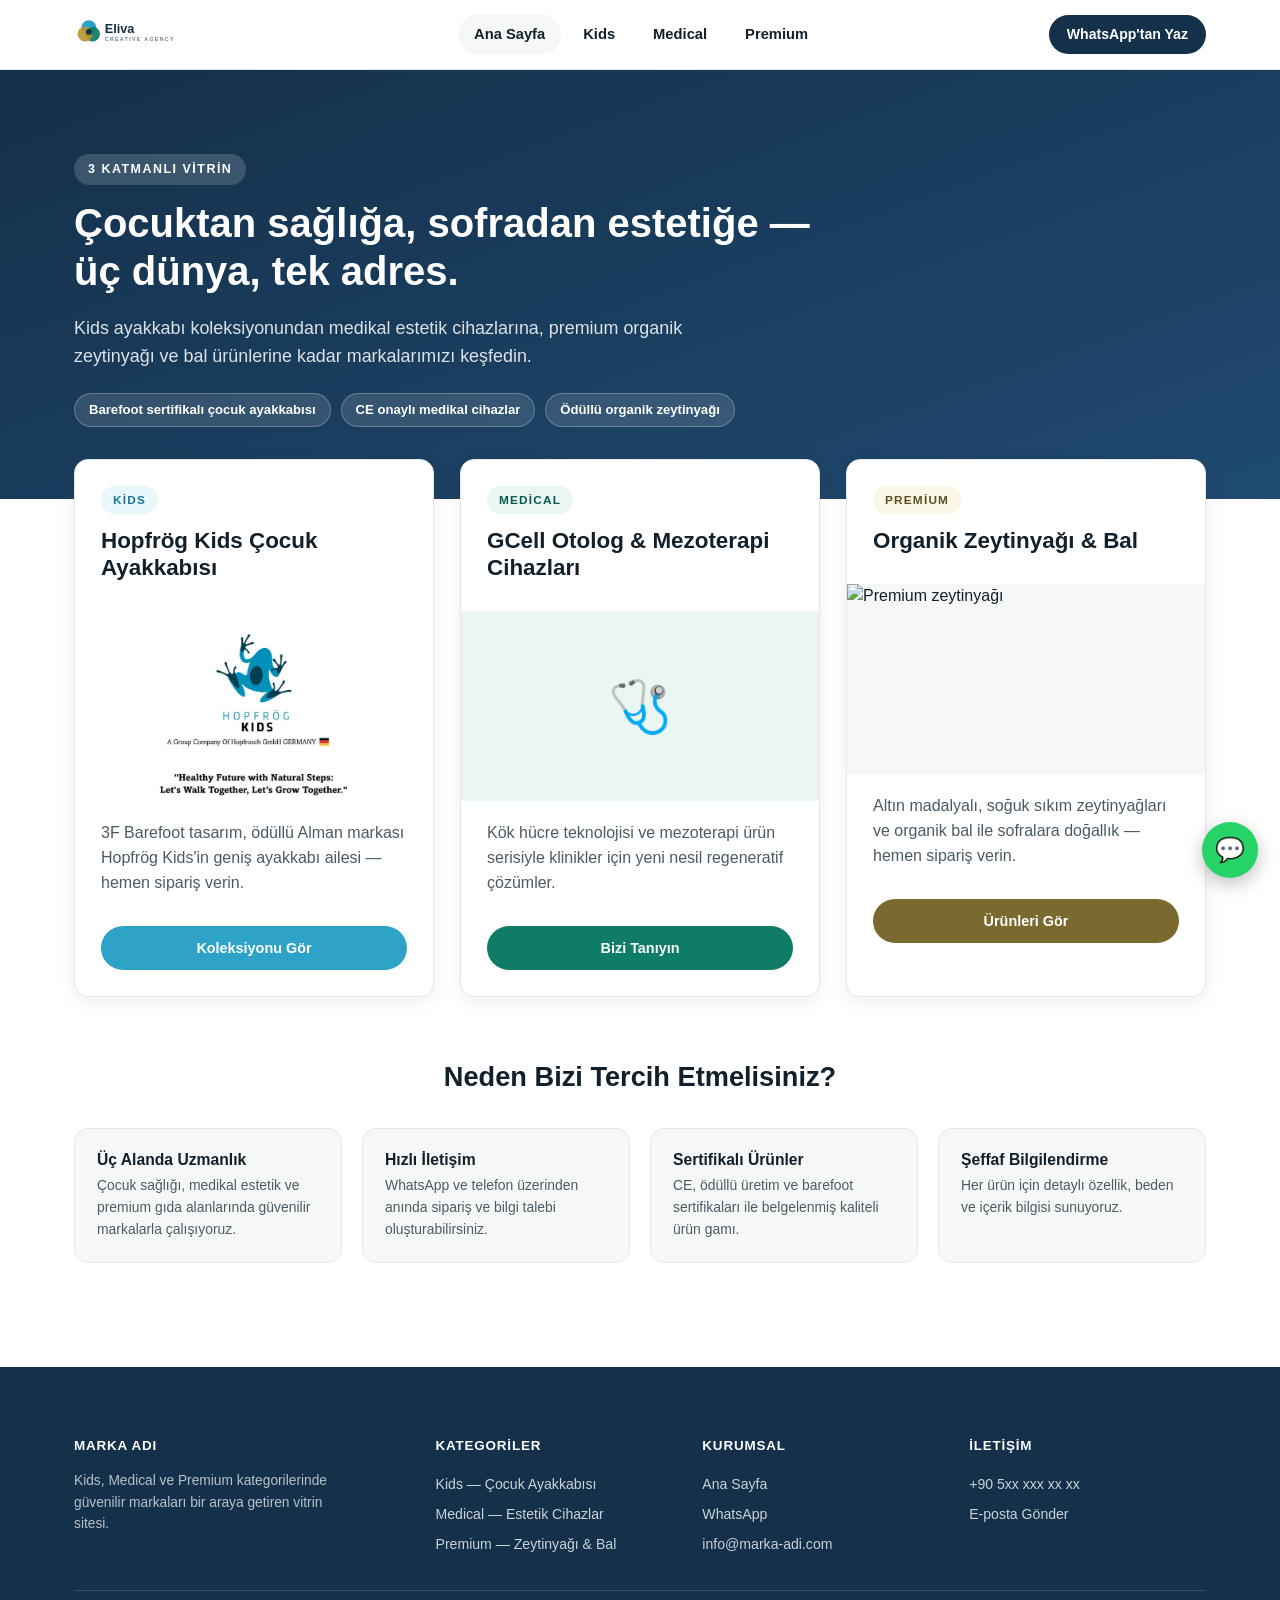
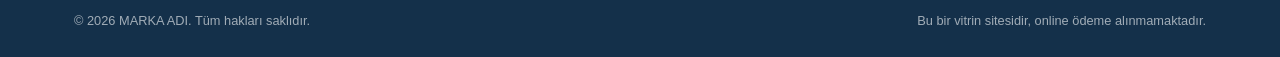
==== index.html @ 57de30bd "Eliva Creative Agency - vitrin sitesi" ====
<!DOCTYPE html>
<html lang="tr">
<head>
<meta charset="UTF-8">
<meta name="viewport" content="width=device-width, initial-scale=1.0">
<title>Eliva Creative Agency | Ana Sayfa</title>
<meta name="description" content="Çocuk ayakkabısı, medikal estetik cihazları ve premium organik gıda ürünlerini bir arada sunan vitrin sitesi.">
<link rel="icon" href="assets/img/mark.svg" type="image/svg+xml">
<link rel="stylesheet" href="assets/style.css">
</head>
<body>

<header class="site-header">
  <div class="nav-wrap">
    <a href="index.html" class="logo"><img src="assets/img/logo.svg" alt="Eliva Creative Agency" height="34"></a>
    <nav class="main-nav">
      <a href="index.html" class="active">Ana Sayfa</a>
      <a href="kids.html">Kids</a>
      <a href="medical.html">Medical</a>
      <a href="premium.html">Premium</a>
    </nav>
    <a class="nav-cta" href="#" data-wa-generic target="_blank" rel="noopener">WhatsApp'tan Yaz</a>
  </div>
</header>

<section class="hero">
  <div class="container">
    <span class="eyebrow" style="background:rgba(255,255,255,.16); color:#fff;">3 KATMANLI VİTRİN</span>
    <h1>Çocuktan sağlığa, sofradan estetiğe — üç dünya, tek adres.</h1>
    <p class="lead">Kids ayakkabı koleksiyonundan medikal estetik cihazlarına, premium organik zeytinyağı ve bal ürünlerine kadar markalarımızı keşfedin.</p>
    <div class="hero-badges">
      <span>Barefoot sertifikalı çocuk ayakkabısı</span>
      <span>CE onaylı medikal cihazlar</span>
      <span>Ödüllü organik zeytinyağı</span>
    </div>
  </div>
</section>

<div class="container">
  <div class="cat-grid">

    <div class="cat-card kids">
      <div class="cat-top">
        <span class="cat-tag">Kids</span>
        <h3>Hopfrög Kids Çocuk Ayakkabısı</h3>
      </div>
      <div class="cat-img"><img src="assets/img/kids/hero.jpg" alt="Hopfrög Kids"></div>
      <div class="cat-body">
        <p>3F Barefoot tasarım, ödüllü Alman markası Hopfrög Kids'in geniş ayakkabı ailesi — hemen sipariş verin.</p>
        <a href="kids.html" class="btn btn-kids btn-block">Koleksiyonu Gör</a>
      </div>
    </div>

    <div class="cat-card medical">
      <div class="cat-top">
        <span class="cat-tag">Medical</span>
        <h3>GCell Otolog &amp; Mezoterapi Cihazları</h3>
      </div>
      <div class="cat-img" style="display:flex;align-items:center;justify-content:center;background:var(--medical-bg);">
        <div style="font-size:3.2rem;">🩺</div>
      </div>
      <div class="cat-body">
        <p>Kök hücre teknolojisi ve mezoterapi ürün serisiyle klinikler için yeni nesil regeneratif çözümler.</p>
        <a href="medical.html" class="btn btn-medical btn-block">Bizi Tanıyın</a>
      </div>
    </div>

    <div class="cat-card premium">
      <div class="cat-top">
        <span class="cat-tag">Premium</span>
        <h3>Organik Zeytinyağı &amp; Bal</h3>
      </div>
      <div class="cat-img"><img src="https://cdn.myikas.com/images/28c12ba3-0b3b-4a65-8228-3e71a5c505d3/14315cb7-5671-4631-871c-8c8dbeeda263/3840/edremit.webp" alt="Premium zeytinyağı" style="object-fit:cover;width:100%;height:100%;"></div>
      <div class="cat-body">
        <p>Altın madalyalı, soğuk sıkım zeytinyağları ve organik bal ile sofralara doğallık — hemen sipariş verin.</p>
        <a href="premium.html" class="btn btn-premium btn-block">Ürünleri Gör</a>
      </div>
    </div>

  </div>
</div>

<section class="section">
  <div class="container">
    <div class="section-head center" style="margin:0 auto 34px;">
      <h2>Neden Bizi Tercih Etmelisiniz?</h2>
    </div>
    <div class="feature-strip">
      <div class="f">
        <h4>Üç Alanda Uzmanlık</h4>
        <p>Çocuk sağlığı, medikal estetik ve premium gıda alanlarında güvenilir markalarla çalışıyoruz.</p>
      </div>
      <div class="f">
        <h4>Hızlı İletişim</h4>
        <p>WhatsApp ve telefon üzerinden anında sipariş ve bilgi talebi oluşturabilirsiniz.</p>
      </div>
      <div class="f">
        <h4>Sertifikalı Ürünler</h4>
        <p>CE, ödüllü üretim ve barefoot sertifikaları ile belgelenmiş kaliteli ürün gamı.</p>
      </div>
      <div class="f">
        <h4>Şeffaf Bilgilendirme</h4>
        <p>Her ürün için detaylı özellik, beden ve içerik bilgisi sunuyoruz.</p>
      </div>
    </div>
  </div>
</section>

<footer class="site-footer" id="footer-placeholder"></footer>

<a class="wa-float" href="#" data-wa-generic target="_blank" rel="noopener" title="WhatsApp'tan yazın">💬</a>

<script src="assets/config.js"></script>
<script src="assets/main.js"></script>
<script src="assets/footer.js"></script>
</body>
</html>
---- assets/style.css ----
/* ============================================================
   TEMEL DEĞİŞKENLER
============================================================ */
:root {
  --ink: #12202b;
  --ink-soft: #4a5b66;
  --bg: #ffffff;
  --bg-soft: #f6f8f7;
  --border: #e4e8e6;
  --radius: 14px;
  --shadow: 0 4px 18px rgba(18, 32, 43, 0.07);
  --shadow-hover: 0 10px 28px rgba(18, 32, 43, 0.12);

  /* Ana marka rengi (logo gelene kadar nötr lacivert) */
  --brand: #14304a;
  --brand-light: #1f4a70;

  /* Kategori aksan renkleri */
  --kids: #2ea3c7;
  --kids-dark: #1c7996;
  --kids-bg: #eaf7fb;

  --medical: #0e7c66;
  --medical-dark: #0a5b4b;
  --medical-bg: #eaf6f2;

  --premium: #7a6a2f;
  --premium-dark: #5c4f22;
  --premium-bg: #faf6e8;
}

* { box-sizing: border-box; }
html { scroll-behavior: smooth; }
body {
  margin: 0;
  font-family: "Segoe UI", -apple-system, BlinkMacSystemFont, "Helvetica Neue", Arial, sans-serif;
  color: var(--ink);
  background: var(--bg);
  line-height: 1.55;
}
img { max-width: 100%; display: block; }
a { text-decoration: none; color: inherit; }
h1, h2, h3, h4 { margin: 0 0 .5em; line-height: 1.2; font-weight: 700; }
p { margin: 0 0 1em; color: var(--ink-soft); }
ul { padding-left: 1.1em; color: var(--ink-soft); }
.container { max-width: 1180px; margin: 0 auto; padding: 0 24px; }
.section { padding: 64px 0; }
.section-tight { padding: 40px 0; }
.center { text-align: center; }
.muted { color: var(--ink-soft); }
.eyebrow {
  display: inline-block;
  font-size: .78rem;
  font-weight: 700;
  letter-spacing: .12em;
  text-transform: uppercase;
  padding: 6px 14px;
  border-radius: 999px;
  margin-bottom: 14px;
}

/* ============================================================
   HEADER / NAV
============================================================ */
.site-header {
  position: sticky;
  top: 0;
  z-index: 50;
  background: rgba(255,255,255,.94);
  backdrop-filter: blur(6px);
  border-bottom: 1px solid var(--border);
}
.nav-wrap {
  max-width: 1180px;
  margin: 0 auto;
  padding: 14px 24px;
  display: flex;
  align-items: center;
  justify-content: space-between;
  gap: 20px;
}
.logo {
  display: flex;
  align-items: center;
  white-space: nowrap;
}
.logo img { display: block; height: 34px; width: auto; }
.main-nav { display: flex; gap: 6px; flex-wrap: wrap; }
.main-nav a {
  padding: 9px 16px;
  border-radius: 999px;
  font-weight: 600;
  font-size: .92rem;
  color: var(--ink);
  transition: background .15s, color .15s;
}
.main-nav a:hover, .main-nav a.active { background: var(--bg-soft); }
.nav-cta {
  background: var(--brand);
  color: #fff !important;
  padding: 9px 18px;
  border-radius: 999px;
  font-weight: 700;
  font-size: .88rem;
}

/* ============================================================
   HERO
============================================================ */
.hero {
  background: linear-gradient(160deg, var(--brand) 0%, var(--brand-light) 100%);
  color: #fff;
  padding: 84px 0 72px;
}
.hero h1 { font-size: 2.5rem; max-width: 760px; }
.hero p.lead { color: rgba(255,255,255,.85); font-size: 1.12rem; max-width: 620px; }
.hero-badges { display: flex; gap: 10px; flex-wrap: wrap; margin-top: 22px; }
.hero-badges span {
  background: rgba(255,255,255,.12);
  border: 1px solid rgba(255,255,255,.25);
  padding: 6px 14px;
  border-radius: 999px;
  font-size: .82rem;
  font-weight: 600;
}

/* ============================================================
   KATEGORİ KARTLARI (ANA SAYFA)
============================================================ */
.cat-grid {
  display: grid;
  grid-template-columns: repeat(3, 1fr);
  gap: 26px;
  margin-top: -40px;
  position: relative;
  z-index: 2;
}
@media (max-width: 900px) { .cat-grid { grid-template-columns: 1fr; margin-top: 24px; } }

.cat-card {
  background: #fff;
  border-radius: var(--radius);
  box-shadow: var(--shadow);
  overflow: hidden;
  display: flex;
  flex-direction: column;
  transition: transform .18s, box-shadow .18s;
  border: 1px solid var(--border);
}
.cat-card:hover { transform: translateY(-4px); box-shadow: var(--shadow-hover); }
.cat-card .cat-top { padding: 26px 26px 0; }
.cat-card .cat-tag {
  display: inline-block;
  font-size: .74rem;
  font-weight: 800;
  letter-spacing: .1em;
  text-transform: uppercase;
  padding: 5px 12px;
  border-radius: 999px;
  margin-bottom: 14px;
}
.cat-card.kids .cat-tag { background: var(--kids-bg); color: var(--kids-dark); }
.cat-card.medical .cat-tag { background: var(--medical-bg); color: var(--medical-dark); }
.cat-card.premium .cat-tag { background: var(--premium-bg); color: var(--premium-dark); }
.cat-card h3 { font-size: 1.4rem; }
.cat-card .cat-img { height: 190px; overflow: hidden; margin-top: 18px; background: var(--bg-soft); }
.cat-card .cat-img img { width: 100%; height: 100%; object-fit: cover; }
.cat-card .cat-body { padding: 20px 26px 26px; display: flex; flex-direction: column; gap: 14px; flex: 1; }
.btn {
  display: inline-flex;
  align-items: center;
  justify-content: center;
  gap: 8px;
  padding: 11px 20px;
  border-radius: 999px;
  font-weight: 700;
  font-size: .9rem;
  border: none;
  cursor: pointer;
  transition: opacity .15s, transform .15s;
}
.btn:hover { opacity: .88; }
.btn-block { width: 100%; }
.btn-kids { background: var(--kids); color: #fff; }
.btn-medical { background: var(--medical); color: #fff; }
.btn-premium { background: var(--premium); color: #fff; }
.btn-outline { background: transparent; border: 1.5px solid currentColor; }
.btn-whatsapp { background: #25D366; color: #fff; }
.btn-ghost { background: var(--bg-soft); color: var(--ink); }

/* ============================================================
   NEDEN BİZ / ÖZELLİK ŞERİDİ
============================================================ */
.feature-strip {
  display: grid;
  grid-template-columns: repeat(4, 1fr);
  gap: 20px;
}
@media (max-width: 800px) { .feature-strip { grid-template-columns: repeat(2, 1fr); } }
.feature-strip .f {
  padding: 22px;
  background: var(--bg-soft);
  border-radius: var(--radius);
  border: 1px solid var(--border);
}
.feature-strip .f h4 { font-size: .98rem; margin-bottom: 6px; }
.feature-strip .f p { font-size: .87rem; margin: 0; }

/* ============================================================
   KATEGORİ SAYFA BAŞLIĞI
============================================================ */
.page-hero {
  padding: 56px 0 40px;
  color: #fff;
}
.page-hero.kids { background: linear-gradient(140deg, var(--kids-dark), var(--kids)); }
.page-hero.medical { background: linear-gradient(140deg, var(--medical-dark), var(--medical)); }
.page-hero.premium { background: linear-gradient(140deg, var(--premium-dark), var(--premium)); }
.page-hero .eyebrow { background: rgba(255,255,255,.16); color: #fff; }
.page-hero h1 { font-size: 2.1rem; max-width: 700px; }
.page-hero p { color: rgba(255,255,255,.88); max-width: 620px; margin-bottom: 0; }
.breadcrumb { font-size: .82rem; color: rgba(255,255,255,.75); margin-bottom: 14px; }
.breadcrumb a { color: #fff; font-weight: 600; }

/* ============================================================
   ÜRÜN GRID / KART
============================================================ */
.product-grid {
  display: grid;
  grid-template-columns: repeat(3, 1fr);
  gap: 24px;
}
@media (max-width: 920px) { .product-grid { grid-template-columns: repeat(2, 1fr); } }
@media (max-width: 600px) { .product-grid { grid-template-columns: 1fr; } }

.product-card {
  background: #fff;
  border: 1px solid var(--border);
  border-radius: var(--radius);
  overflow: hidden;
  display: flex;
  flex-direction: column;
  transition: transform .16s, box-shadow .16s;
}
.product-card:hover { transform: translateY(-3px); box-shadow: var(--shadow); }
.product-card .thumb {
  aspect-ratio: 4 / 3;
  background: var(--bg-soft);
  overflow: hidden;
}
.product-card .thumb img { width: 100%; height: 100%; object-fit: cover; object-position: top; }
.product-card .body { padding: 16px 18px 20px; display: flex; flex-direction: column; gap: 8px; flex: 1; }
.product-card .body .fam { font-size: .72rem; font-weight: 700; letter-spacing: .06em; text-transform: uppercase; }
.product-card h4 { font-size: 1.02rem; margin-bottom: 2px; }
.product-card .price { font-weight: 800; font-size: 1.05rem; margin-top: auto; }
.product-card .desc { font-size: .85rem; margin: 0; }
.swatches { display: flex; gap: 5px; flex-wrap: wrap; margin: 2px 0; }
.swatch { width: 15px; height: 15px; border-radius: 50%; border: 1px solid rgba(0,0,0,.15); }

/* ============================================================
   ÜRÜN DETAY
============================================================ */
.detail-wrap {
  display: grid;
  grid-template-columns: 1.1fr .9fr;
  gap: 42px;
  align-items: flex-start;
}
@media (max-width: 880px) { .detail-wrap { grid-template-columns: 1fr; } }
.detail-img { border-radius: var(--radius); overflow: hidden; border: 1px solid var(--border); background: var(--bg-soft); }
.detail-panel .fam-tag {
  display: inline-block; font-size: .76rem; font-weight: 800; text-transform: uppercase;
  letter-spacing: .08em; padding: 5px 12px; border-radius: 999px; margin-bottom: 12px;
}
.detail-panel h1 { font-size: 1.9rem; margin-bottom: 8px; }
.detail-price { font-size: 1.6rem; font-weight: 800; margin: 10px 0 18px; }
.detail-price .unit { font-size: .95rem; font-weight: 600; color: var(--ink-soft); }
.opt-block { margin-bottom: 20px; }
.opt-label { font-weight: 700; font-size: .88rem; margin-bottom: 8px; display: block; }
.opt-pill {
  display: inline-flex; align-items: center; gap: 7px;
  padding: 7px 13px; border: 1.5px solid var(--border); border-radius: 999px;
  font-size: .84rem; font-weight: 600; margin: 0 8px 8px 0;
}
.spec-table { width: 100%; border-collapse: collapse; margin-top: 10px; }
.spec-table td { padding: 8px 0; border-bottom: 1px solid var(--border); font-size: .9rem; }
.spec-table td:first-child { color: var(--ink-soft); width: 40%; }
.action-row { display: flex; gap: 12px; margin-top: 22px; flex-wrap: wrap; }
.back-link { font-size: .86rem; font-weight: 700; margin-bottom: 18px; display: inline-block; }
.note-box {
  background: var(--bg-soft); border: 1px solid var(--border); border-radius: 10px;
  padding: 14px 16px; font-size: .84rem; color: var(--ink-soft); margin-top: 18px;
}

/* ============================================================
   FİLTRE / SEKME
============================================================ */
.tab-row { display: flex; gap: 10px; flex-wrap: wrap; margin-bottom: 30px; }
.tab-btn {
  padding: 9px 18px; border-radius: 999px; border: 1.5px solid var(--border);
  background: #fff; font-weight: 700; font-size: .87rem; cursor: pointer; color: var(--ink-soft);
}
.tab-btn.active { color: #fff; border-color: transparent; }

/* ============================================================
   MEDICAL — İLETİŞİM CTA
============================================================ */
.contact-block {
  background: var(--medical-bg);
  border: 1px solid #cfe9e0;
  border-radius: var(--radius);
  padding: 32px;
  display: grid;
  grid-template-columns: 1fr auto;
  gap: 24px;
  align-items: center;
}
@media (max-width: 700px) { .contact-block { grid-template-columns: 1fr; } }
.contact-actions { display: flex; gap: 12px; flex-wrap: wrap; }

.info-card {
  background: #fff; border: 1px solid var(--border); border-radius: var(--radius);
  padding: 24px; box-shadow: var(--shadow);
}
.two-col { display: grid; grid-template-columns: 1fr 1fr; gap: 24px; }
@media (max-width: 800px) { .two-col { grid-template-columns: 1fr; } }
.badge-row { display: flex; gap: 14px; flex-wrap: wrap; align-items: center; margin-top: 18px; }
.badge-row img { height: 64px; width: auto; }

/* ============================================================
   FOOTER
============================================================ */
.site-footer {
  background: var(--brand);
  color: rgba(255,255,255,.82);
  padding: 46px 0 26px;
  margin-top: 40px;
}
.footer-grid {
  display: grid;
  grid-template-columns: 1.4fr 1fr 1fr 1fr;
  gap: 30px;
  padding-bottom: 30px;
  border-bottom: 1px solid rgba(255,255,255,.14);
}
@media (max-width: 800px) { .footer-grid { grid-template-columns: 1fr 1fr; } }
.site-footer h5 { color: #fff; font-size: .84rem; letter-spacing: .06em; text-transform: uppercase; margin-bottom: 14px; }
.site-footer a { display: block; font-size: .88rem; padding: 4px 0; color: rgba(255,255,255,.78); }
.site-footer a:hover { color: #fff; }
.footer-bottom { padding-top: 20px; font-size: .8rem; display: flex; justify-content: space-between; flex-wrap: wrap; gap: 10px; color: rgba(255,255,255,.6); }

/* WhatsApp float button */
.wa-float {
  position: fixed; bottom: 22px; right: 22px; z-index: 60;
  background: #25D366; color: #fff; width: 56px; height: 56px; border-radius: 50%;
  display: flex; align-items: center; justify-content: center; box-shadow: 0 6px 18px rgba(0,0,0,.25);
  font-size: 1.5rem;
}

.section-head { max-width: 640px; margin-bottom: 34px; }
.section-head h2 { font-size: 1.7rem; }

.disclaimer-strip {
  background: #fff7e0; border: 1px solid #f0dfa0; border-radius: 10px;
  padding: 12px 16px; font-size: .82rem; color: #6b5a1c; margin-bottom: 28px;
}
                            
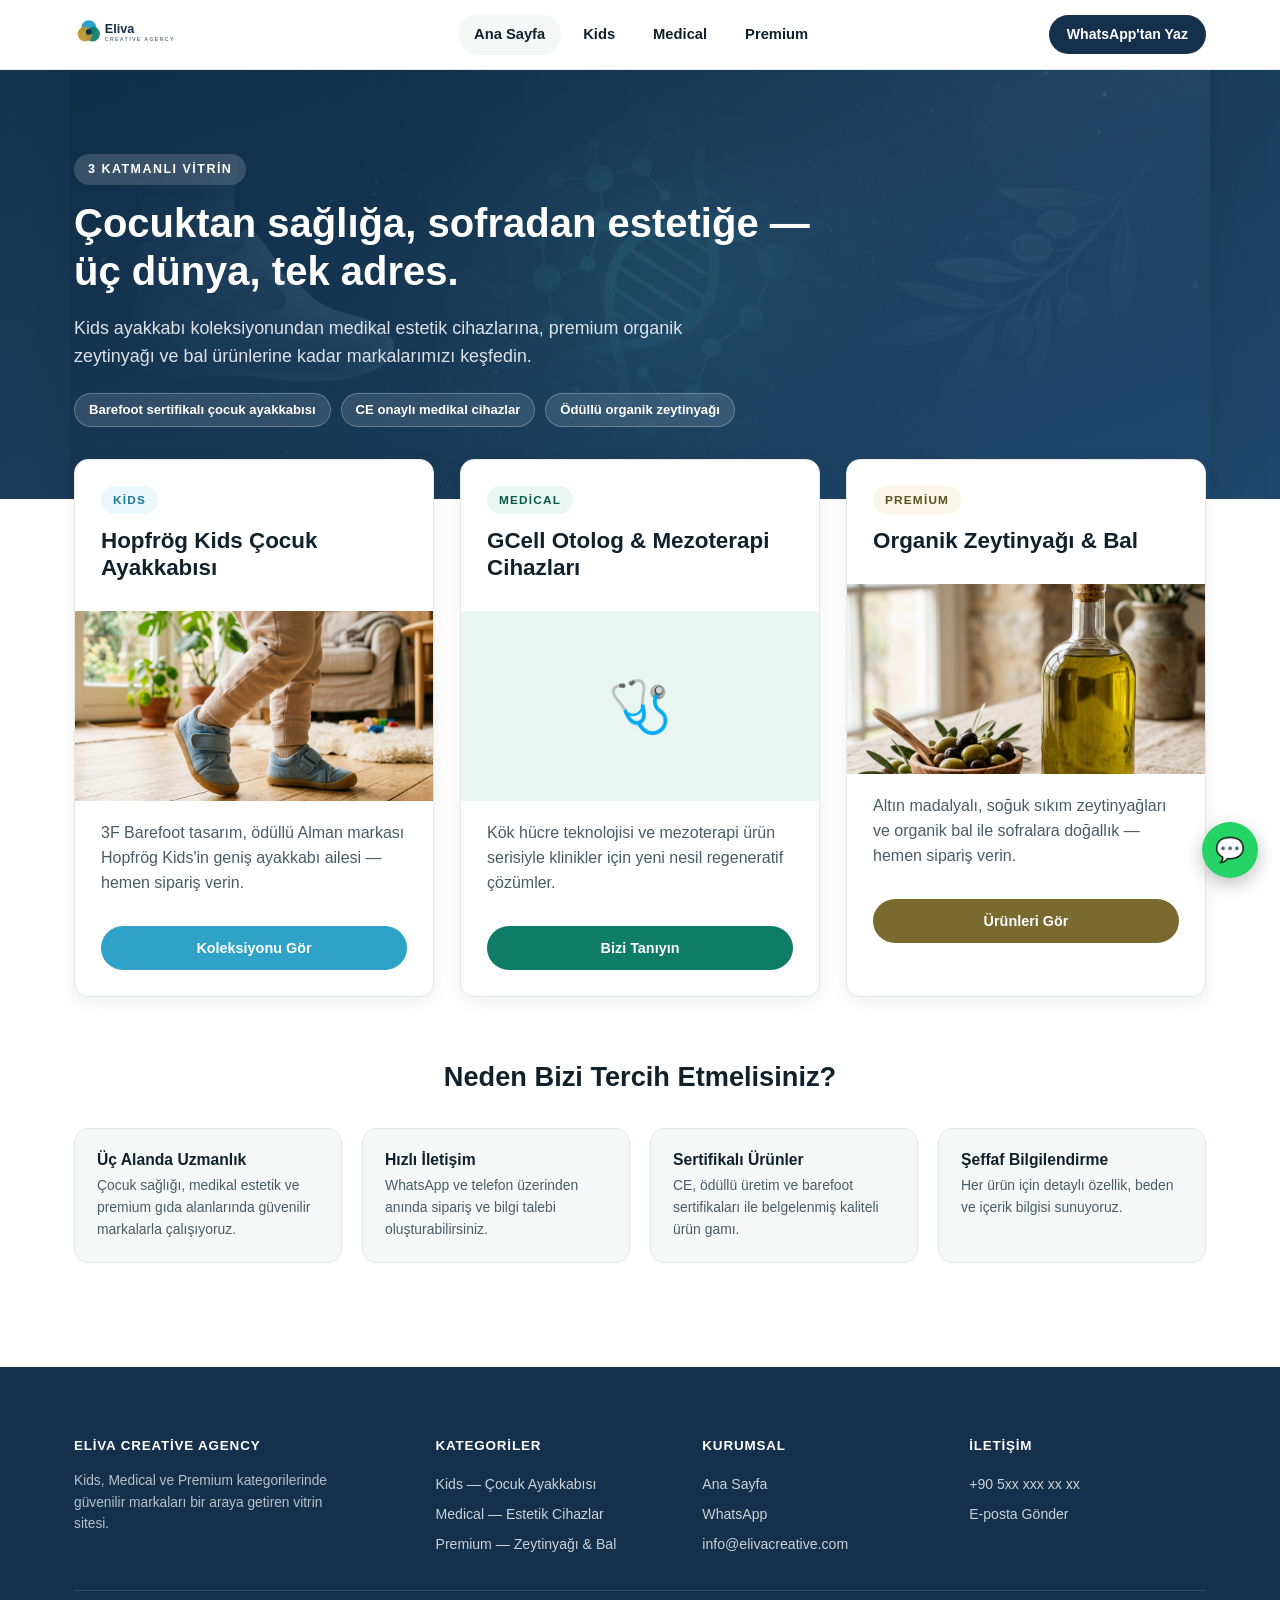
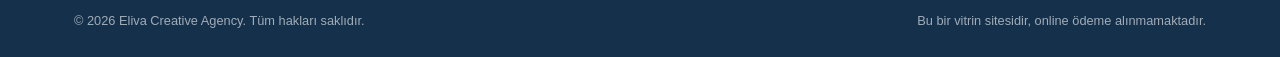
==== commit a6d445c3: "feat: apply new AI generated background images and update brand name to Eliva Creative Agency" ====
--- a/index.html
+++ b/index.html
@@ -44,7 +44,7 @@
         <span class="cat-tag">Kids</span>
         <h3>Hopfrög Kids Çocuk Ayakkabısı</h3>
       </div>
-      <div class="cat-img"><img src="assets/img/kids/hero.jpg" alt="Hopfrög Kids"></div>
+      <div class="cat-img"><img src="assets/img/bg/lifestyle-kids.jpg" alt="Hopfrög Kids"></div>
       <div class="cat-body">
         <p>3F Barefoot tasarım, ödüllü Alman markası Hopfrög Kids'in geniş ayakkabı ailesi — hemen sipariş verin.</p>
         <a href="kids.html" class="btn btn-kids btn-block">Koleksiyonu Gör</a>
@@ -70,7 +70,7 @@
         <span class="cat-tag">Premium</span>
         <h3>Organik Zeytinyağı &amp; Bal</h3>
       </div>
-      <div class="cat-img"><img src="https://cdn.myikas.com/images/28c12ba3-0b3b-4a65-8228-3e71a5c505d3/14315cb7-5671-4631-871c-8c8dbeeda263/3840/edremit.webp" alt="Premium zeytinyağı" style="object-fit:cover;width:100%;height:100%;"></div>
+      <div class="cat-img"><img src="assets/img/bg/lifestyle-premium.jpg" alt="Premium zeytinyağı" style="object-fit:cover;width:100%;height:100%;"></div>
       <div class="cat-body">
         <p>Altın madalyalı, soğuk sıkım zeytinyağları ve organik bal ile sofralara doğallık — hemen sipariş verin.</p>
         <a href="premium.html" class="btn btn-premium btn-block">Ürünleri Gör</a>
--- a/assets/style.css
+++ b/assets/style.css
@@ -108,7 +108,7 @@
    HERO
 ============================================================ */
 .hero {
-  background: linear-gradient(160deg, var(--brand) 0%, var(--brand-light) 100%);
+  background: linear-gradient(160deg, rgba(20,48,74,0.75) 0%, rgba(31,74,112,0.75) 100%), url('img/bg/hero-home.jpg') center/cover no-repeat;
   color: #fff;
   padding: 84px 0 72px;
 }
@@ -213,9 +213,9 @@
   padding: 56px 0 40px;
   color: #fff;
 }
-.page-hero.kids { background: linear-gradient(140deg, var(--kids-dark), var(--kids)); }
-.page-hero.medical { background: linear-gradient(140deg, var(--medical-dark), var(--medical)); }
-.page-hero.premium { background: linear-gradient(140deg, var(--premium-dark), var(--premium)); }
+.page-hero.kids { background: linear-gradient(140deg, rgba(28,121,150,0.75), rgba(46,163,199,0.75)), url('img/bg/hero-kids.jpg') center/cover no-repeat; }
+.page-hero.medical { background: linear-gradient(140deg, rgba(10,91,75,0.75), rgba(14,124,102,0.75)), url('img/bg/hero-medical.jpg') center/cover no-repeat; }
+.page-hero.premium { background: linear-gradient(140deg, rgba(92,79,34,0.75), rgba(122,106,47,0.75)), url('img/bg/hero-premium.jpg') center/cover no-repeat; }
 .page-hero .eyebrow { background: rgba(255,255,255,.16); color: #fff; }
 .page-hero h1 { font-size: 2.1rem; max-width: 700px; }
 .page-hero p { color: rgba(255,255,255,.88); max-width: 620px; margin-bottom: 0; }
@@ -319,7 +319,7 @@
 .contact-actions { display: flex; gap: 12px; flex-wrap: wrap; }
 
 .info-card {
-  background: #fff; border: 1px solid var(--border); border-radius: var(--radius);
+  background: #fff url('img/bg/texture-medical.jpg') center/cover no-repeat; border: 1px solid var(--border); border-radius: var(--radius);
   padding: 24px; box-shadow: var(--shadow);
 }
 .two-col { display: grid; grid-template-columns: 1fr 1fr; gap: 24px; }
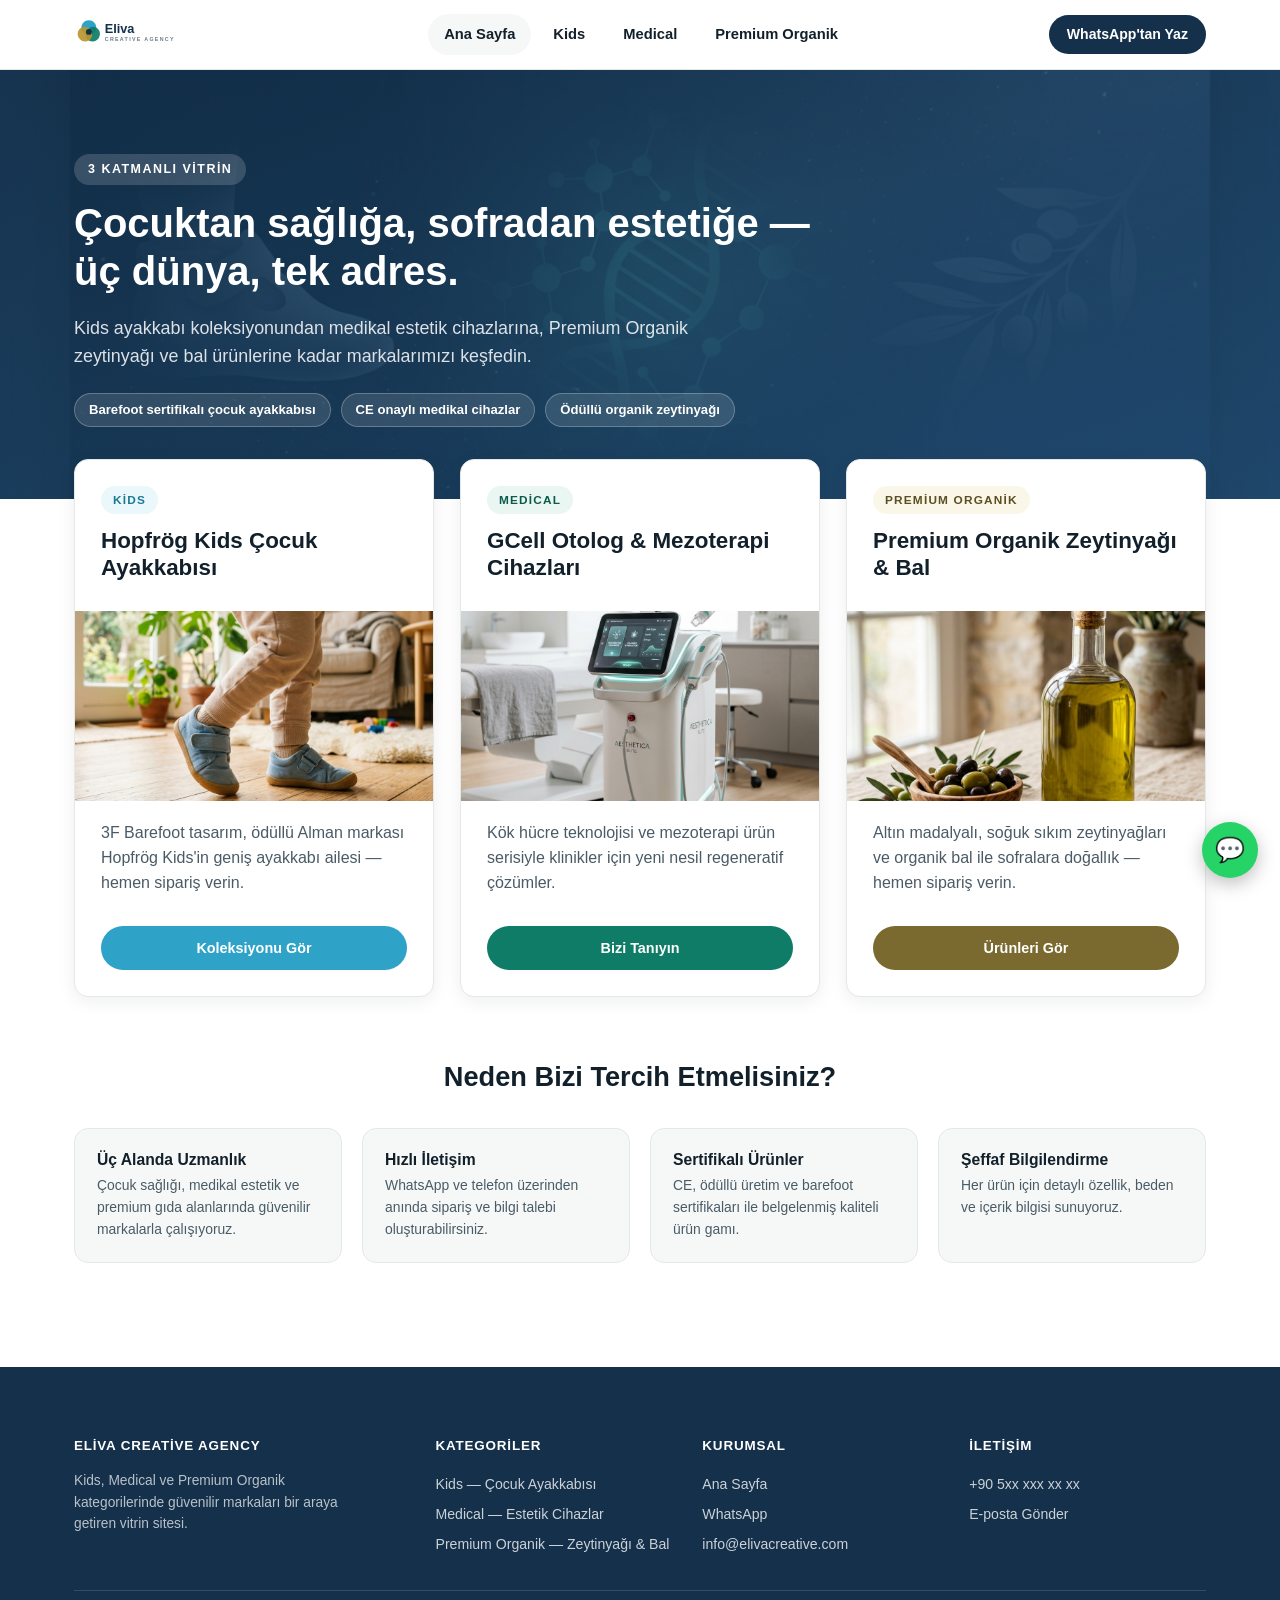
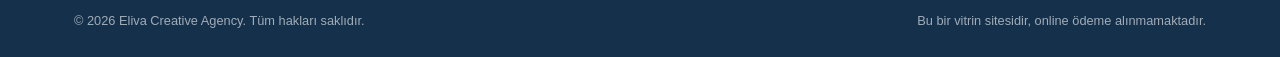
==== commit 98c6722e: "Fix mobile responsiveness, add hamburger menu, update Premium to Premium Organik, and add medical de" ====
--- a/index.html
+++ b/index.html
@@ -13,11 +13,12 @@
 <header class="site-header">
   <div class="nav-wrap">
     <a href="index.html" class="logo"><img src="assets/img/logo.svg" alt="Eliva Creative Agency" height="34"></a>
-    <nav class="main-nav">
+    <button class="hamburger" aria-label="Menü" id="hamburger"><span></span><span></span><span></span></button>
+    <nav class="main-nav" id="main-nav">
       <a href="index.html" class="active">Ana Sayfa</a>
       <a href="kids.html">Kids</a>
       <a href="medical.html">Medical</a>
-      <a href="premium.html">Premium</a>
+      <a href="premium.html">Premium Organik</a>
     </nav>
     <a class="nav-cta" href="#" data-wa-generic target="_blank" rel="noopener">WhatsApp'tan Yaz</a>
   </div>
@@ -27,7 +28,7 @@
   <div class="container">
     <span class="eyebrow" style="background:rgba(255,255,255,.16); color:#fff;">3 KATMANLI VİTRİN</span>
     <h1>Çocuktan sağlığa, sofradan estetiğe — üç dünya, tek adres.</h1>
-    <p class="lead">Kids ayakkabı koleksiyonundan medikal estetik cihazlarına, premium organik zeytinyağı ve bal ürünlerine kadar markalarımızı keşfedin.</p>
+    <p class="lead">Kids ayakkabı koleksiyonundan medikal estetik cihazlarına, Premium Organik zeytinyağı ve bal ürünlerine kadar markalarımızı keşfedin.</p>
     <div class="hero-badges">
       <span>Barefoot sertifikalı çocuk ayakkabısı</span>
       <span>CE onaylı medikal cihazlar</span>
@@ -56,9 +57,7 @@
         <span class="cat-tag">Medical</span>
         <h3>GCell Otolog &amp; Mezoterapi Cihazları</h3>
       </div>
-      <div class="cat-img" style="display:flex;align-items:center;justify-content:center;background:var(--medical-bg);">
-        <div style="font-size:3.2rem;">🩺</div>
-      </div>
+      <div class="cat-img"><img src="assets/img/bg/medical_device_card.png" alt="GCell Cihazları"></div>
       <div class="cat-body">
         <p>Kök hücre teknolojisi ve mezoterapi ürün serisiyle klinikler için yeni nesil regeneratif çözümler.</p>
         <a href="medical.html" class="btn btn-medical btn-block">Bizi Tanıyın</a>
@@ -67,8 +66,8 @@
 
     <div class="cat-card premium">
       <div class="cat-top">
-        <span class="cat-tag">Premium</span>
-        <h3>Organik Zeytinyağı &amp; Bal</h3>
+        <span class="cat-tag">Premium Organik</span>
+        <h3>Premium Organik Zeytinyağı &amp; Bal</h3>
       </div>
       <div class="cat-img"><img src="assets/img/bg/lifestyle-premium.jpg" alt="Premium zeytinyağı" style="object-fit:cover;width:100%;height:100%;"></div>
       <div class="cat-body">
--- a/assets/style.css
+++ b/assets/style.css
@@ -364,4 +364,89 @@
   background: #fff7e0; border: 1px solid #f0dfa0; border-radius: 10px;
   padding: 12px 16px; font-size: .82rem; color: #6b5a1c; margin-bottom: 28px;
 }
+
+/* ============================================================
+   HAMBURGER MENU
+============================================================ */
+.hamburger {
+  display: none;
+  background: none;
+  border: none;
+  cursor: pointer;
+  padding: 6px;
+  flex-direction: column;
+  gap: 5px;
+  z-index: 60;
+}
+.hamburger span {
+  display: block;
+  width: 24px;
+  height: 2.5px;
+  background: var(--ink);
+  border-radius: 2px;
+  transition: transform .25s, opacity .2s;
+}
+.hamburger.active span:nth-child(1) { transform: translateY(7.5px) rotate(45deg); }
+.hamburger.active span:nth-child(2) { opacity: 0; }
+.hamburger.active span:nth-child(3) { transform: translateY(-7.5px) rotate(-45deg); }
+
+/* ============================================================
+   MOBILE RESPONSIVE FIXES
+============================================================ */
+@media (max-width: 768px) {
+  .nav-wrap { flex-wrap: wrap; }
+  .hamburger { display: flex; }
+
+  .main-nav {
+    display: none;
+    flex-direction: column;
+    width: 100%;
+    gap: 2px;
+    padding-top: 10px;
+    border-top: 1px solid var(--border);
+    order: 3;
+  }
+  .main-nav.open { display: flex; }
+  .main-nav a {
+    padding: 12px 16px;
+    border-radius: var(--radius);
+    text-align: center;
+    font-size: 1rem;
+  }
+  .main-nav a:hover, .main-nav a.active {
+    background: var(--bg-soft);
+  }
+
+  .nav-cta {
+    order: 2;
+    font-size: .82rem;
+    padding: 8px 14px;
+  }
+
+  .hero { padding: 52px 0 44px; }
+  .hero h1 { font-size: 1.7rem; }
+  .hero p.lead { font-size: 1rem; }
+
+  .page-hero { padding: 36px 0 28px; }
+  .page-hero h1 { font-size: 1.5rem; }
+
+  .cat-grid { grid-template-columns: 1fr; margin-top: 20px; }
+
+  .feature-strip { grid-template-columns: 1fr; }
+
+  .two-col { grid-template-columns: 1fr; }
+
+  .detail-wrap { grid-template-columns: 1fr; gap: 24px; }
+
+  .contact-block { grid-template-columns: 1fr; text-align: center; }
+  .contact-actions { justify-content: center; }
+
+  .footer-grid { grid-template-columns: 1fr; gap: 20px; }
+  .footer-bottom { flex-direction: column; text-align: center; }
+
+  .section { padding: 44px 0; }
+
+  .tab-row { justify-content: center; }
+}
+
                             
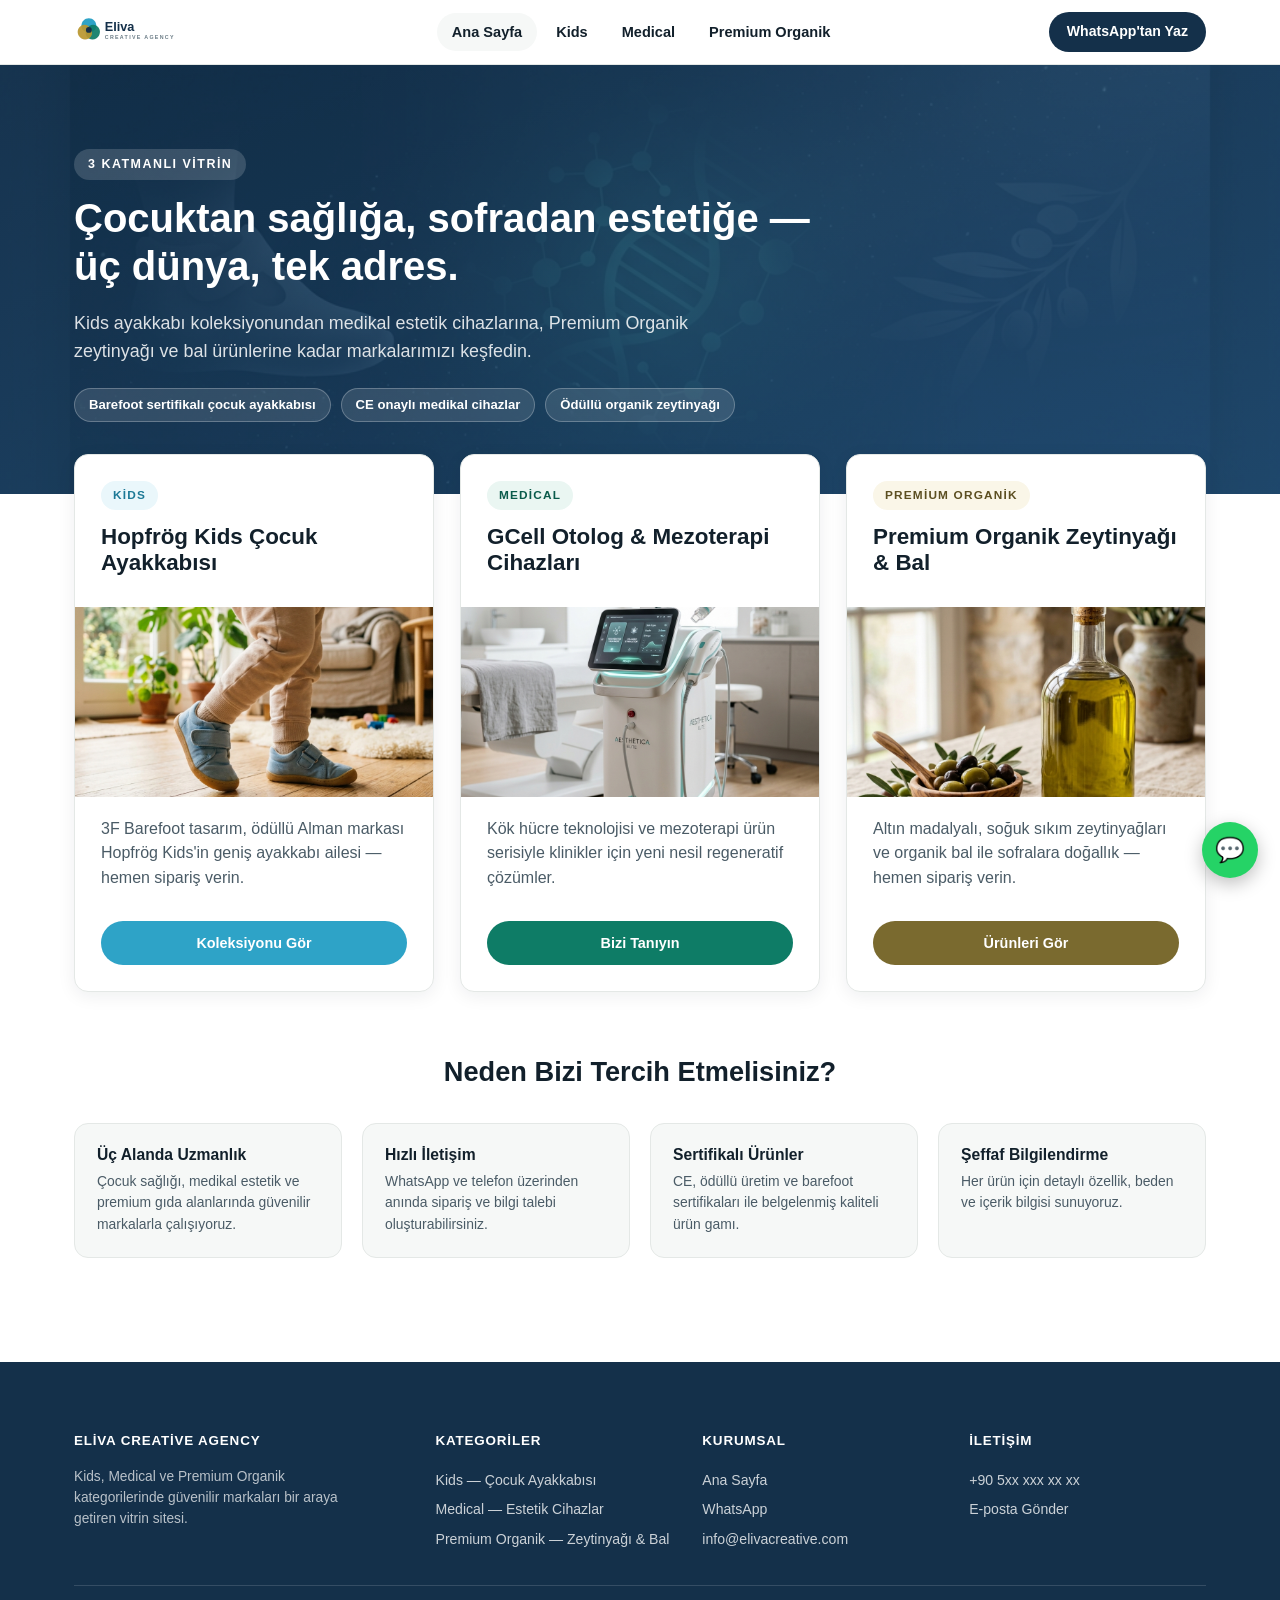
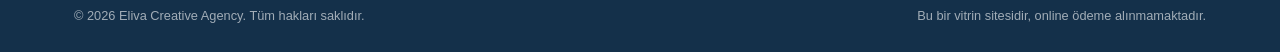
==== commit a65594bd: "Fix mobile nav with drawer design, replace all GMeso external images with local AI-generated images" ====
--- a/index.html
+++ b/index.html
@@ -13,15 +13,24 @@
 <header class="site-header">
   <div class="nav-wrap">
     <a href="index.html" class="logo"><img src="assets/img/logo.svg" alt="Eliva Creative Agency" height="34"></a>
-    <button class="hamburger" aria-label="Menü" id="hamburger"><span></span><span></span><span></span></button>
     <nav class="main-nav" id="main-nav">
       <a href="index.html" class="active">Ana Sayfa</a>
       <a href="kids.html">Kids</a>
       <a href="medical.html">Medical</a>
       <a href="premium.html">Premium Organik</a>
     </nav>
-    <a class="nav-cta" href="#" data-wa-generic target="_blank" rel="noopener">WhatsApp'tan Yaz</a>
+    <div class="nav-right">
+      <a class="nav-cta" href="#" data-wa-generic target="_blank" rel="noopener">WhatsApp'tan Yaz</a>
+      <button class="hamburger" aria-label="Menü" id="hamburger"><span></span><span></span><span></span></button>
+    </div>
   </div>
+  <nav class="nav-drawer" id="nav-drawer">
+    <a href="index.html" class="active">Ana Sayfa</a>
+    <a href="kids.html">Kids</a>
+    <a href="medical.html">Medical</a>
+    <a href="premium.html">Premium Organik</a>
+    <a href="#" class="drawer-cta" data-wa-generic target="_blank" rel="noopener">💬 WhatsApp'tan Yaz</a>
+  </nav>
 </header>
 
 <section class="hero">
--- a/assets/style.css
+++ b/assets/style.css
@@ -65,36 +65,53 @@
 .site-header {
   position: sticky;
   top: 0;
-  z-index: 50;
-  background: rgba(255,255,255,.94);
-  backdrop-filter: blur(6px);
+  z-index: 100;
+  background: rgba(255,255,255,.97);
+  backdrop-filter: blur(8px);
   border-bottom: 1px solid var(--border);
 }
 .nav-wrap {
   max-width: 1180px;
   margin: 0 auto;
-  padding: 14px 24px;
+  padding: 0 24px;
+  height: 64px;
   display: flex;
   align-items: center;
   justify-content: space-between;
-  gap: 20px;
+  gap: 16px;
 }
 .logo {
   display: flex;
   align-items: center;
+  flex-shrink: 0;
+}
+.logo img { display: block; height: 34px; width: auto; }
+
+/* Desktop nav */
+.main-nav {
+  display: flex;
+  gap: 4px;
+  align-items: center;
+  flex: 1;
+  justify-content: center;
+}
+.main-nav a {
+  padding: 8px 15px;
+  border-radius: 999px;
+  font-weight: 600;
+  font-size: .91rem;
+  color: var(--ink);
   white-space: nowrap;
-}
-.logo img { display: block; height: 34px; width: auto; }
-.main-nav { display: flex; gap: 6px; flex-wrap: wrap; }
-.main-nav a {
-  padding: 9px 16px;
-  border-radius: 999px;
-  font-weight: 600;
-  font-size: .92rem;
-  color: var(--ink);
   transition: background .15s, color .15s;
 }
 .main-nav a:hover, .main-nav a.active { background: var(--bg-soft); }
+
+.nav-right {
+  display: flex;
+  align-items: center;
+  gap: 10px;
+  flex-shrink: 0;
+}
 .nav-cta {
   background: var(--brand);
   color: #fff !important;
@@ -102,7 +119,65 @@
   border-radius: 999px;
   font-weight: 700;
   font-size: .88rem;
-}
+  white-space: nowrap;
+}
+
+/* Hamburger — hidden on desktop */
+.hamburger {
+  display: none;
+  background: none;
+  border: none;
+  cursor: pointer;
+  padding: 8px;
+  flex-direction: column;
+  justify-content: center;
+  gap: 5px;
+  width: 40px;
+  height: 40px;
+  border-radius: 8px;
+  transition: background .15s;
+}
+.hamburger:hover { background: var(--bg-soft); }
+.hamburger span {
+  display: block;
+  width: 22px;
+  height: 2px;
+  background: var(--ink);
+  border-radius: 2px;
+  transition: transform .25s, opacity .2s, width .2s;
+}
+.hamburger.active span:nth-child(1) { transform: translateY(7px) rotate(45deg); }
+.hamburger.active span:nth-child(2) { opacity: 0; width: 0; }
+.hamburger.active span:nth-child(3) { transform: translateY(-7px) rotate(-45deg); }
+
+/* Mobile nav drawer */
+.nav-drawer {
+  display: none;
+  flex-direction: column;
+  padding: 12px 20px 20px;
+  border-top: 1px solid var(--border);
+  background: #fff;
+  gap: 4px;
+}
+.nav-drawer.open { display: flex; }
+.nav-drawer a {
+  padding: 12px 16px;
+  border-radius: var(--radius);
+  font-weight: 600;
+  font-size: 1rem;
+  color: var(--ink);
+  transition: background .15s;
+}
+.nav-drawer a:hover, .nav-drawer a.active { background: var(--bg-soft); }
+.nav-drawer .drawer-cta {
+  margin-top: 8px;
+  background: var(--brand);
+  color: #fff;
+  text-align: center;
+  padding: 13px 16px;
+  border-radius: 999px;
+}
+.nav-drawer .drawer-cta:hover { background: var(--brand-light); }
 
 /* ============================================================
    HERO
@@ -394,34 +469,9 @@
    MOBILE RESPONSIVE FIXES
 ============================================================ */
 @media (max-width: 768px) {
-  .nav-wrap { flex-wrap: wrap; }
+  /* Nav: hide desktop links, show hamburger */
+  .main-nav { display: none; }
   .hamburger { display: flex; }
-
-  .main-nav {
-    display: none;
-    flex-direction: column;
-    width: 100%;
-    gap: 2px;
-    padding-top: 10px;
-    border-top: 1px solid var(--border);
-    order: 3;
-  }
-  .main-nav.open { display: flex; }
-  .main-nav a {
-    padding: 12px 16px;
-    border-radius: var(--radius);
-    text-align: center;
-    font-size: 1rem;
-  }
-  .main-nav a:hover, .main-nav a.active {
-    background: var(--bg-soft);
-  }
-
-  .nav-cta {
-    order: 2;
-    font-size: .82rem;
-    padding: 8px 14px;
-  }
 
   .hero { padding: 52px 0 44px; }
   .hero h1 { font-size: 1.7rem; }
@@ -447,6 +497,14 @@
   .section { padding: 44px 0; }
 
   .tab-row { justify-content: center; }
+
+  .product-grid { grid-template-columns: 1fr 1fr; }
+}
+
+@media (max-width: 480px) {
+  .product-grid { grid-template-columns: 1fr; }
+  .nav-wrap { padding: 0 16px; }
+  .hero h1 { font-size: 1.5rem; }
 }
 
                             
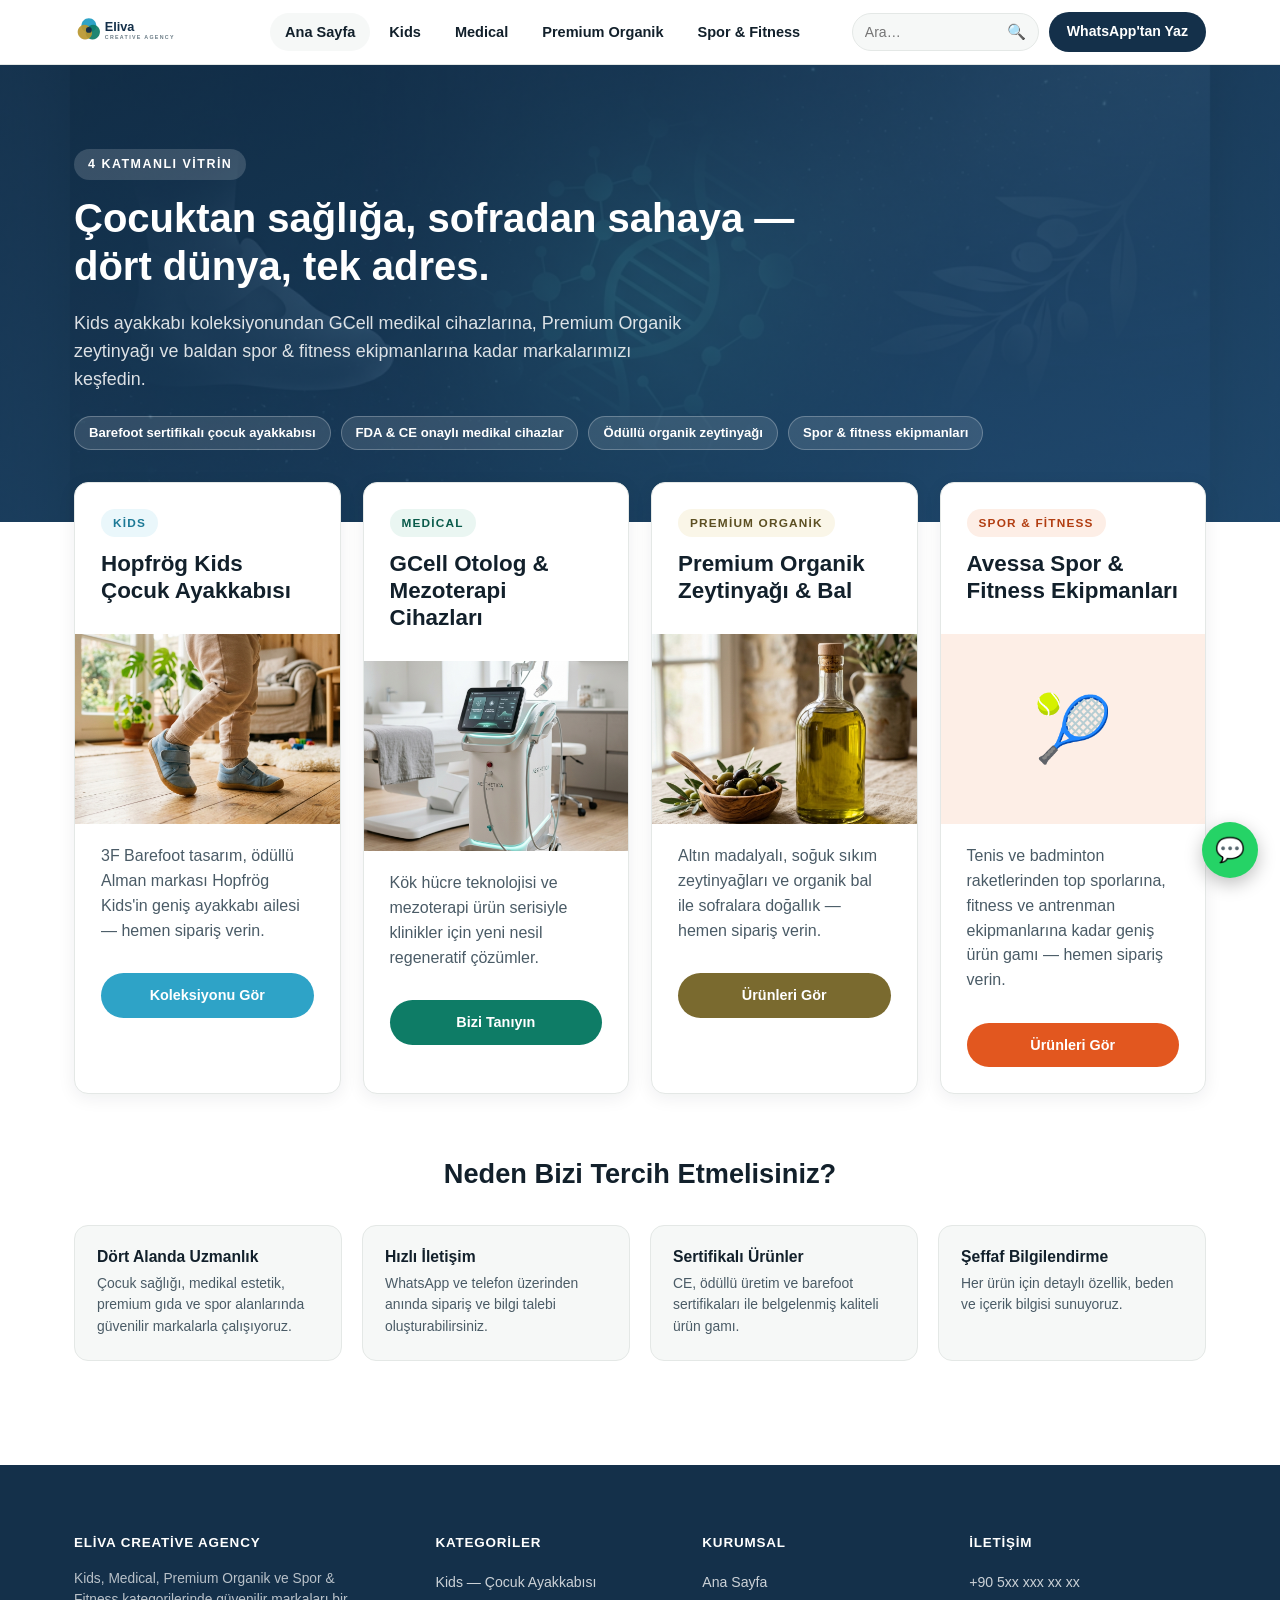
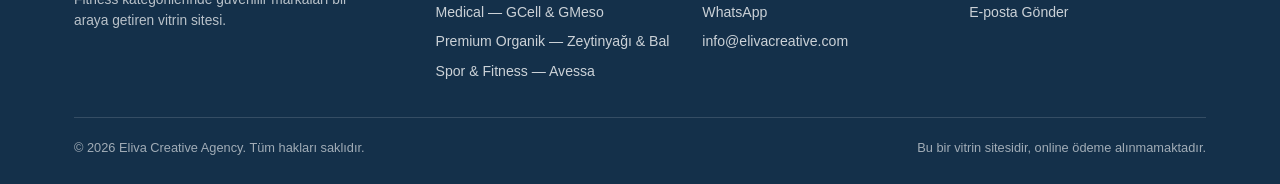
==== commit b74c35c0: "Commit all pending changes (HTML, CSS, JS updates and medical page additions)" ====
--- a/index.html
+++ b/index.html
@@ -18,6 +18,7 @@
       <a href="kids.html">Kids</a>
       <a href="medical.html">Medical</a>
       <a href="premium.html">Premium Organik</a>
+      <a href="spor.html">Spor &amp; Fitness</a>
     </nav>
     <div class="nav-right">
       <a class="nav-cta" href="#" data-wa-generic target="_blank" rel="noopener">WhatsApp'tan Yaz</a>
@@ -29,19 +30,21 @@
     <a href="kids.html">Kids</a>
     <a href="medical.html">Medical</a>
     <a href="premium.html">Premium Organik</a>
+    <a href="spor.html">Spor &amp; Fitness</a>
     <a href="#" class="drawer-cta" data-wa-generic target="_blank" rel="noopener">💬 WhatsApp'tan Yaz</a>
   </nav>
 </header>
 
 <section class="hero">
   <div class="container">
-    <span class="eyebrow" style="background:rgba(255,255,255,.16); color:#fff;">3 KATMANLI VİTRİN</span>
-    <h1>Çocuktan sağlığa, sofradan estetiğe — üç dünya, tek adres.</h1>
-    <p class="lead">Kids ayakkabı koleksiyonundan medikal estetik cihazlarına, Premium Organik zeytinyağı ve bal ürünlerine kadar markalarımızı keşfedin.</p>
+    <span class="eyebrow" style="background:rgba(255,255,255,.16); color:#fff;">4 KATMANLI VİTRİN</span>
+    <h1>Çocuktan sağlığa, sofradan sahaya — dört dünya, tek adres.</h1>
+    <p class="lead">Kids ayakkabı koleksiyonundan GCell medikal cihazlarına, Premium Organik zeytinyağı ve baldan spor &amp; fitness ekipmanlarına kadar markalarımızı keşfedin.</p>
     <div class="hero-badges">
       <span>Barefoot sertifikalı çocuk ayakkabısı</span>
-      <span>CE onaylı medikal cihazlar</span>
+      <span>FDA &amp; CE onaylı medikal cihazlar</span>
       <span>Ödüllü organik zeytinyağı</span>
+      <span>Spor &amp; fitness ekipmanları</span>
     </div>
   </div>
 </section>
@@ -85,6 +88,18 @@
       </div>
     </div>
 
+    <div class="cat-card spor">
+      <div class="cat-top">
+        <span class="cat-tag">Spor &amp; Fitness</span>
+        <h3>Avessa Spor &amp; Fitness Ekipmanları</h3>
+      </div>
+      <div class="cat-img"><div class="emoji-thumb spor-thumb" style="font-size:4rem;">🎾</div></div>
+      <div class="cat-body">
+        <p>Tenis ve badminton raketlerinden top sporlarına, fitness ve antrenman ekipmanlarına kadar geniş ürün gamı — hemen sipariş verin.</p>
+        <a href="spor.html" class="btn btn-spor btn-block">Ürünleri Gör</a>
+      </div>
+    </div>
+
   </div>
 </div>
 
@@ -95,8 +110,8 @@
     </div>
     <div class="feature-strip">
       <div class="f">
-        <h4>Üç Alanda Uzmanlık</h4>
-        <p>Çocuk sağlığı, medikal estetik ve premium gıda alanlarında güvenilir markalarla çalışıyoruz.</p>
+        <h4>Dört Alanda Uzmanlık</h4>
+        <p>Çocuk sağlığı, medikal estetik, premium gıda ve spor alanlarında güvenilir markalarla çalışıyoruz.</p>
       </div>
       <div class="f">
         <h4>Hızlı İletişim</h4>
--- a/assets/style.css
+++ b/assets/style.css
@@ -27,6 +27,10 @@
   --premium: #7a6a2f;
   --premium-dark: #5c4f22;
   --premium-bg: #faf6e8;
+
+  --spor: #e2571f;
+  --spor-dark: #b23e12;
+  --spor-bg: #fdeee6;
 }
 
 * { box-sizing: border-box; }
@@ -204,13 +208,14 @@
 ============================================================ */
 .cat-grid {
   display: grid;
-  grid-template-columns: repeat(3, 1fr);
-  gap: 26px;
+  grid-template-columns: repeat(4, 1fr);
+  gap: 22px;
   margin-top: -40px;
   position: relative;
   z-index: 2;
 }
-@media (max-width: 900px) { .cat-grid { grid-template-columns: 1fr; margin-top: 24px; } }
+@media (max-width: 1000px) { .cat-grid { grid-template-columns: repeat(2, 1fr); margin-top: 24px; } }
+@media (max-width: 560px) { .cat-grid { grid-template-columns: 1fr; } }
 
 .cat-card {
   background: #fff;
@@ -237,6 +242,7 @@
 .cat-card.kids .cat-tag { background: var(--kids-bg); color: var(--kids-dark); }
 .cat-card.medical .cat-tag { background: var(--medical-bg); color: var(--medical-dark); }
 .cat-card.premium .cat-tag { background: var(--premium-bg); color: var(--premium-dark); }
+.cat-card.spor .cat-tag { background: var(--spor-bg); color: var(--spor-dark); }
 .cat-card h3 { font-size: 1.4rem; }
 .cat-card .cat-img { height: 190px; overflow: hidden; margin-top: 18px; background: var(--bg-soft); }
 .cat-card .cat-img img { width: 100%; height: 100%; object-fit: cover; }
@@ -259,6 +265,8 @@
 .btn-kids { background: var(--kids); color: #fff; }
 .btn-medical { background: var(--medical); color: #fff; }
 .btn-premium { background: var(--premium); color: #fff; }
+.btn-spor { background: var(--spor); color: #fff; }
+.btn-brand { background: var(--brand); color: #fff; }
 .btn-outline { background: transparent; border: 1.5px solid currentColor; }
 .btn-whatsapp { background: #25D366; color: #fff; }
 .btn-ghost { background: var(--bg-soft); color: var(--ink); }
@@ -291,6 +299,7 @@
 .page-hero.kids { background: linear-gradient(140deg, rgba(28,121,150,0.75), rgba(46,163,199,0.75)), url('img/bg/hero-kids.jpg') center/cover no-repeat; }
 .page-hero.medical { background: linear-gradient(140deg, rgba(10,91,75,0.75), rgba(14,124,102,0.75)), url('img/bg/hero-medical.jpg') center/cover no-repeat; }
 .page-hero.premium { background: linear-gradient(140deg, rgba(92,79,34,0.75), rgba(122,106,47,0.75)), url('img/bg/hero-premium.jpg') center/cover no-repeat; }
+.page-hero.spor { background: linear-gradient(140deg, #b23e12, #e2571f 60%, #f2913f); }
 .page-hero .eyebrow { background: rgba(255,255,255,.16); color: #fff; }
 .page-hero h1 { font-size: 2.1rem; max-width: 700px; }
 .page-hero p { color: rgba(255,255,255,.88); max-width: 620px; margin-bottom: 0; }
@@ -375,7 +384,55 @@
   padding: 9px 18px; border-radius: 999px; border: 1.5px solid var(--border);
   background: #fff; font-weight: 700; font-size: .87rem; cursor: pointer; color: var(--ink-soft);
 }
-.tab-btn.active { color: #fff; border-color: transparent; }
+.tab-btn.active { color: #fff; border-color: transparent; background: var(--accent, var(--brand)); }
+
+/* Emoji placeholder (gorseli olmayan urunler icin) */
+.emoji-thumb {
+  width: 100%; height: 100%;
+  display: flex; align-items: center; justify-content: center;
+  font-size: 2.6rem; background: var(--bg-soft);
+}
+.spor-thumb { background: var(--spor-bg); }
+
+/* ============================================================
+   HEADER ARAMA KUTUSU
+============================================================ */
+.header-search {
+  display: flex; align-items: center;
+  background: var(--bg-soft);
+  border: 1px solid var(--border);
+  border-radius: 999px;
+  overflow: hidden;
+  height: 38px;
+}
+.header-search input {
+  border: none; background: transparent; outline: none;
+  padding: 0 12px; font-size: .88rem; width: 150px; color: var(--ink);
+}
+.header-search button {
+  border: none; background: transparent; cursor: pointer;
+  padding: 0 12px 0 4px; font-size: .95rem; height: 100%;
+}
+.header-search:focus-within { border-color: var(--brand); background: #fff; }
+
+.drawer-search { display: flex; gap: 8px; margin-bottom: 10px; }
+.drawer-search input {
+  flex: 1; border: 1px solid var(--border); border-radius: 999px;
+  padding: 11px 16px; font-size: .95rem; outline: none;
+}
+.drawer-search button {
+  border: none; background: var(--brand); color: #fff;
+  border-radius: 999px; padding: 0 18px; font-weight: 700; cursor: pointer;
+}
+
+/* Arama sayfasi formu */
+.search-page-form { display: flex; gap: 10px; margin-top: 18px; max-width: 640px; }
+.search-page-form input {
+  flex: 1; border: 1.5px solid var(--border); border-radius: 999px;
+  padding: 13px 20px; font-size: 1rem; outline: none;
+}
+.search-page-form input:focus { border-color: var(--brand); }
+@media (max-width: 560px) { .search-page-form { flex-direction: column; } }
 
 /* ============================================================
    MEDICAL — İLETİŞİM CTA
@@ -469,8 +526,10 @@
    MOBILE RESPONSIVE FIXES
 ============================================================ */
 @media (max-width: 768px) {
-  /* Nav: hide desktop links, show hamburger */
+  /* Nav: hide desktop links and WhatsApp CTA from top bar — both are inside the drawer */
   .main-nav { display: none; }
+  .nav-right .nav-cta { display: none; }
+  .nav-right .header-search { display: none; }
   .hamburger { display: flex; }
 
   .hero { padding: 52px 0 44px; }
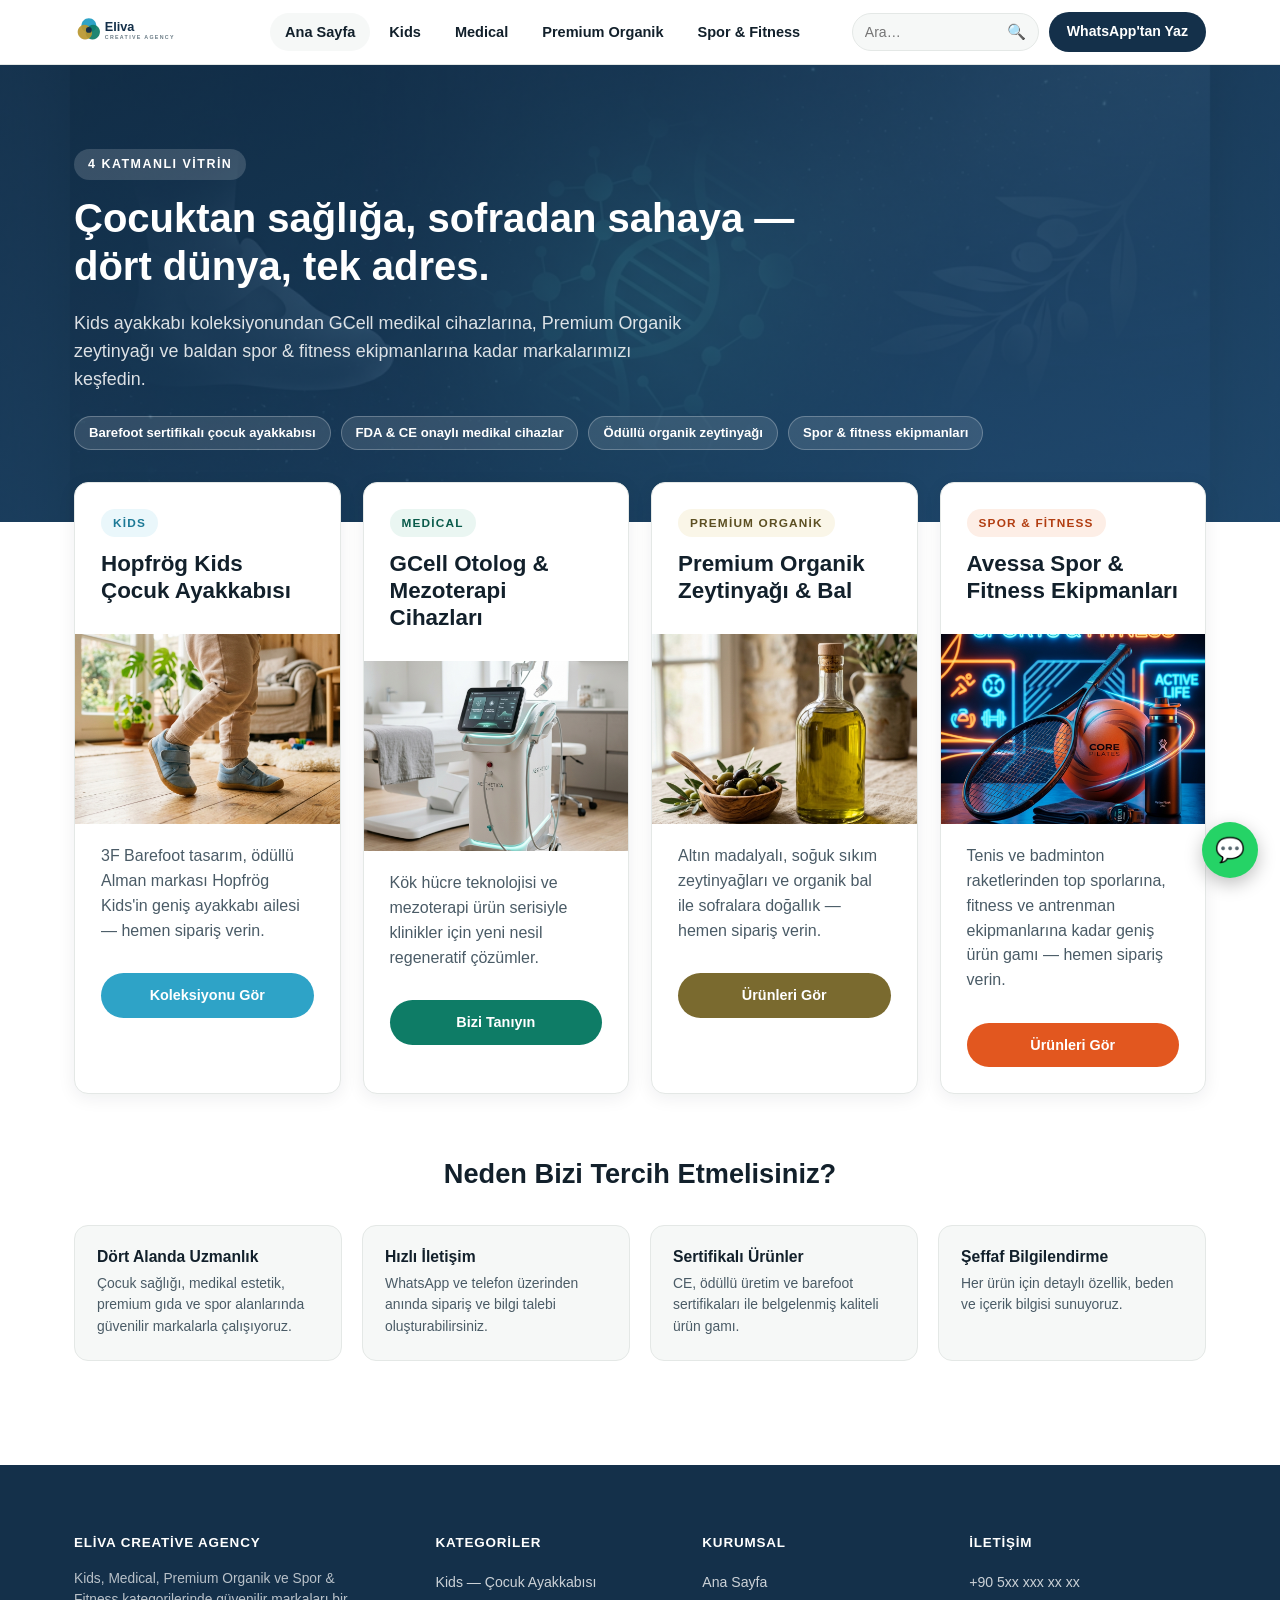
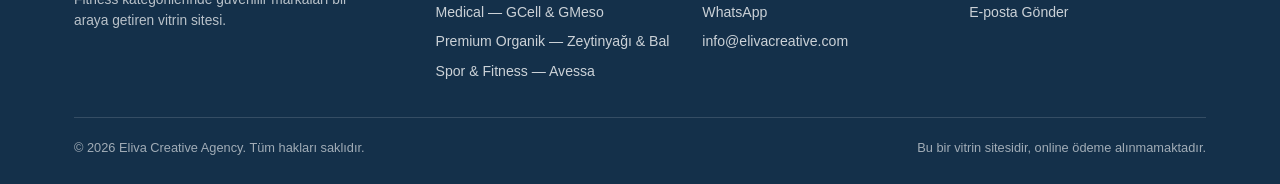
==== commit dfba9227: "Add and integrate AI-generated images for Spor section (hero & home cover)" ====
--- a/index.html
+++ b/index.html
@@ -93,7 +93,7 @@
         <span class="cat-tag">Spor &amp; Fitness</span>
         <h3>Avessa Spor &amp; Fitness Ekipmanları</h3>
       </div>
-      <div class="cat-img"><div class="emoji-thumb spor-thumb" style="font-size:4rem;">🎾</div></div>
+      <div class="cat-img"><img src="assets/img/bg/lifestyle-spor.png" alt="Spor ekipmanları" style="object-fit:cover;width:100%;height:100%;"></div>
       <div class="cat-body">
         <p>Tenis ve badminton raketlerinden top sporlarına, fitness ve antrenman ekipmanlarına kadar geniş ürün gamı — hemen sipariş verin.</p>
         <a href="spor.html" class="btn btn-spor btn-block">Ürünleri Gör</a>
--- a/assets/style.css
+++ b/assets/style.css
@@ -299,7 +299,7 @@
 .page-hero.kids { background: linear-gradient(140deg, rgba(28,121,150,0.75), rgba(46,163,199,0.75)), url('img/bg/hero-kids.jpg') center/cover no-repeat; }
 .page-hero.medical { background: linear-gradient(140deg, rgba(10,91,75,0.75), rgba(14,124,102,0.75)), url('img/bg/hero-medical.jpg') center/cover no-repeat; }
 .page-hero.premium { background: linear-gradient(140deg, rgba(92,79,34,0.75), rgba(122,106,47,0.75)), url('img/bg/hero-premium.jpg') center/cover no-repeat; }
-.page-hero.spor { background: linear-gradient(140deg, #b23e12, #e2571f 60%, #f2913f); }
+.page-hero.spor { background: linear-gradient(140deg, rgba(178,62,18,0.85), rgba(226,87,31,0.85)), url('img/bg/hero-spor.png') center/cover no-repeat; }
 .page-hero .eyebrow { background: rgba(255,255,255,.16); color: #fff; }
 .page-hero h1 { font-size: 2.1rem; max-width: 700px; }
 .page-hero p { color: rgba(255,255,255,.88); max-width: 620px; margin-bottom: 0; }
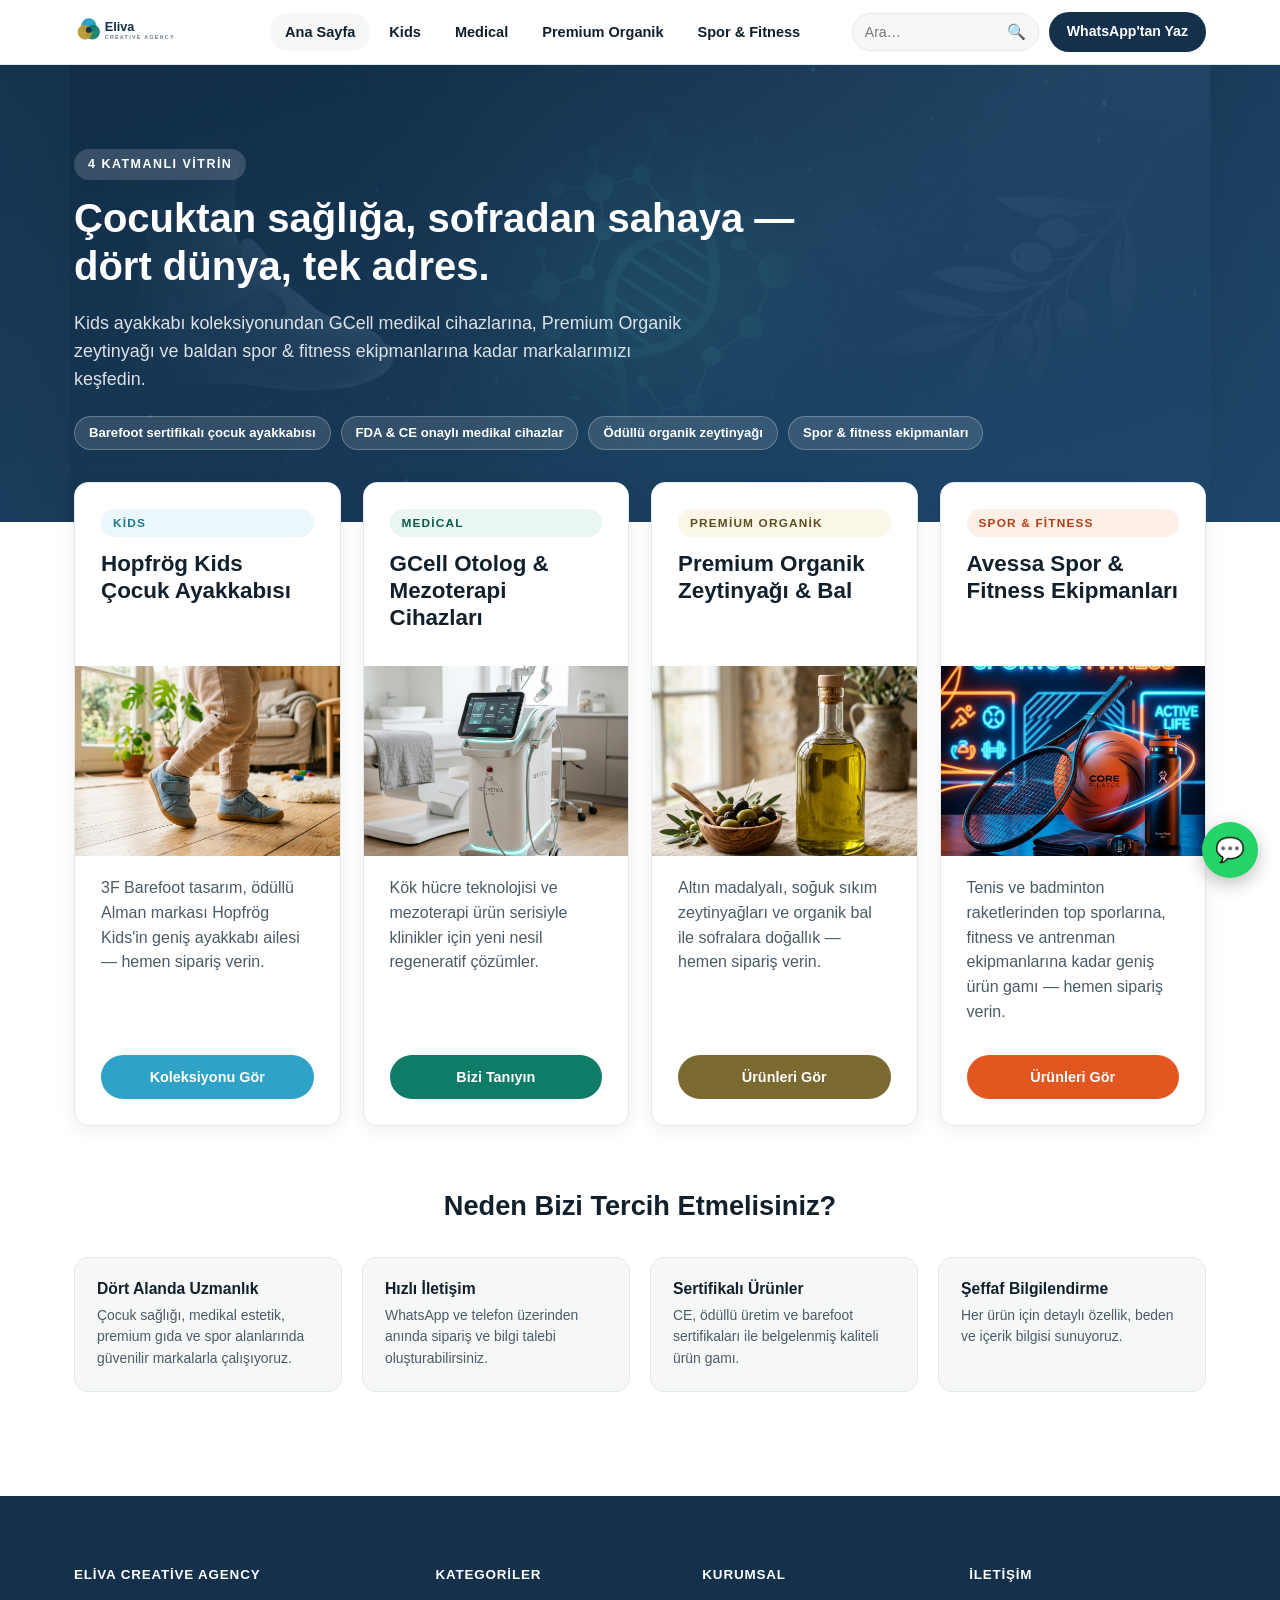
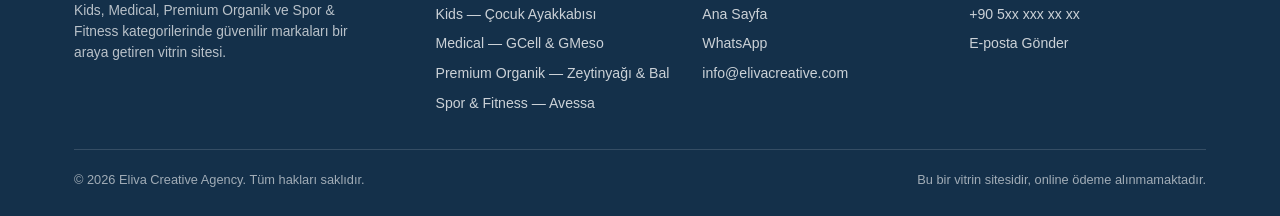
==== commit 72b96152: "Turn hero page badges into clickable links to respective category pages with hover effects" ====
--- a/index.html
+++ b/index.html
@@ -41,10 +41,10 @@
     <h1>Çocuktan sağlığa, sofradan sahaya — dört dünya, tek adres.</h1>
     <p class="lead">Kids ayakkabı koleksiyonundan GCell medikal cihazlarına, Premium Organik zeytinyağı ve baldan spor &amp; fitness ekipmanlarına kadar markalarımızı keşfedin.</p>
     <div class="hero-badges">
-      <span>Barefoot sertifikalı çocuk ayakkabısı</span>
-      <span>FDA &amp; CE onaylı medikal cihazlar</span>
-      <span>Ödüllü organik zeytinyağı</span>
-      <span>Spor &amp; fitness ekipmanları</span>
+      <a href="kids.html">Barefoot sertifikalı çocuk ayakkabısı</a>
+      <a href="medical.html">FDA &amp; CE onaylı medikal cihazlar</a>
+      <a href="premium.html">Ödüllü organik zeytinyağı</a>
+      <a href="spor.html">Spor &amp; fitness ekipmanları</a>
     </div>
   </div>
 </section>
--- a/assets/style.css
+++ b/assets/style.css
@@ -194,13 +194,20 @@
 .hero h1 { font-size: 2.5rem; max-width: 760px; }
 .hero p.lead { color: rgba(255,255,255,.85); font-size: 1.12rem; max-width: 620px; }
 .hero-badges { display: flex; gap: 10px; flex-wrap: wrap; margin-top: 22px; }
-.hero-badges span {
+.hero-badges span, .hero-badges a {
   background: rgba(255,255,255,.12);
   border: 1px solid rgba(255,255,255,.25);
   padding: 6px 14px;
   border-radius: 999px;
   font-size: .82rem;
   font-weight: 600;
+  display: inline-block;
+  transition: background .15s, border-color .15s, transform .15s;
+}
+.hero-badges a:hover {
+  background: rgba(255,255,255,.24);
+  border-color: rgba(255,255,255,.45);
+  transform: translateY(-1px);
 }
 
 /* ============================================================
@@ -228,7 +235,7 @@
   border: 1px solid var(--border);
 }
 .cat-card:hover { transform: translateY(-4px); box-shadow: var(--shadow-hover); }
-.cat-card .cat-top { padding: 26px 26px 0; }
+.cat-card .cat-top { padding: 26px 26px 0; height: 165px; display: flex; flex-direction: column; }
 .cat-card .cat-tag {
   display: inline-block;
   font-size: .74rem;
@@ -247,6 +254,8 @@
 .cat-card .cat-img { height: 190px; overflow: hidden; margin-top: 18px; background: var(--bg-soft); }
 .cat-card .cat-img img { width: 100%; height: 100%; object-fit: cover; }
 .cat-card .cat-body { padding: 20px 26px 26px; display: flex; flex-direction: column; gap: 14px; flex: 1; }
+.cat-card .cat-body .btn { margin-top: auto; }
+
 .btn {
   display: inline-flex;
   align-items: center;
